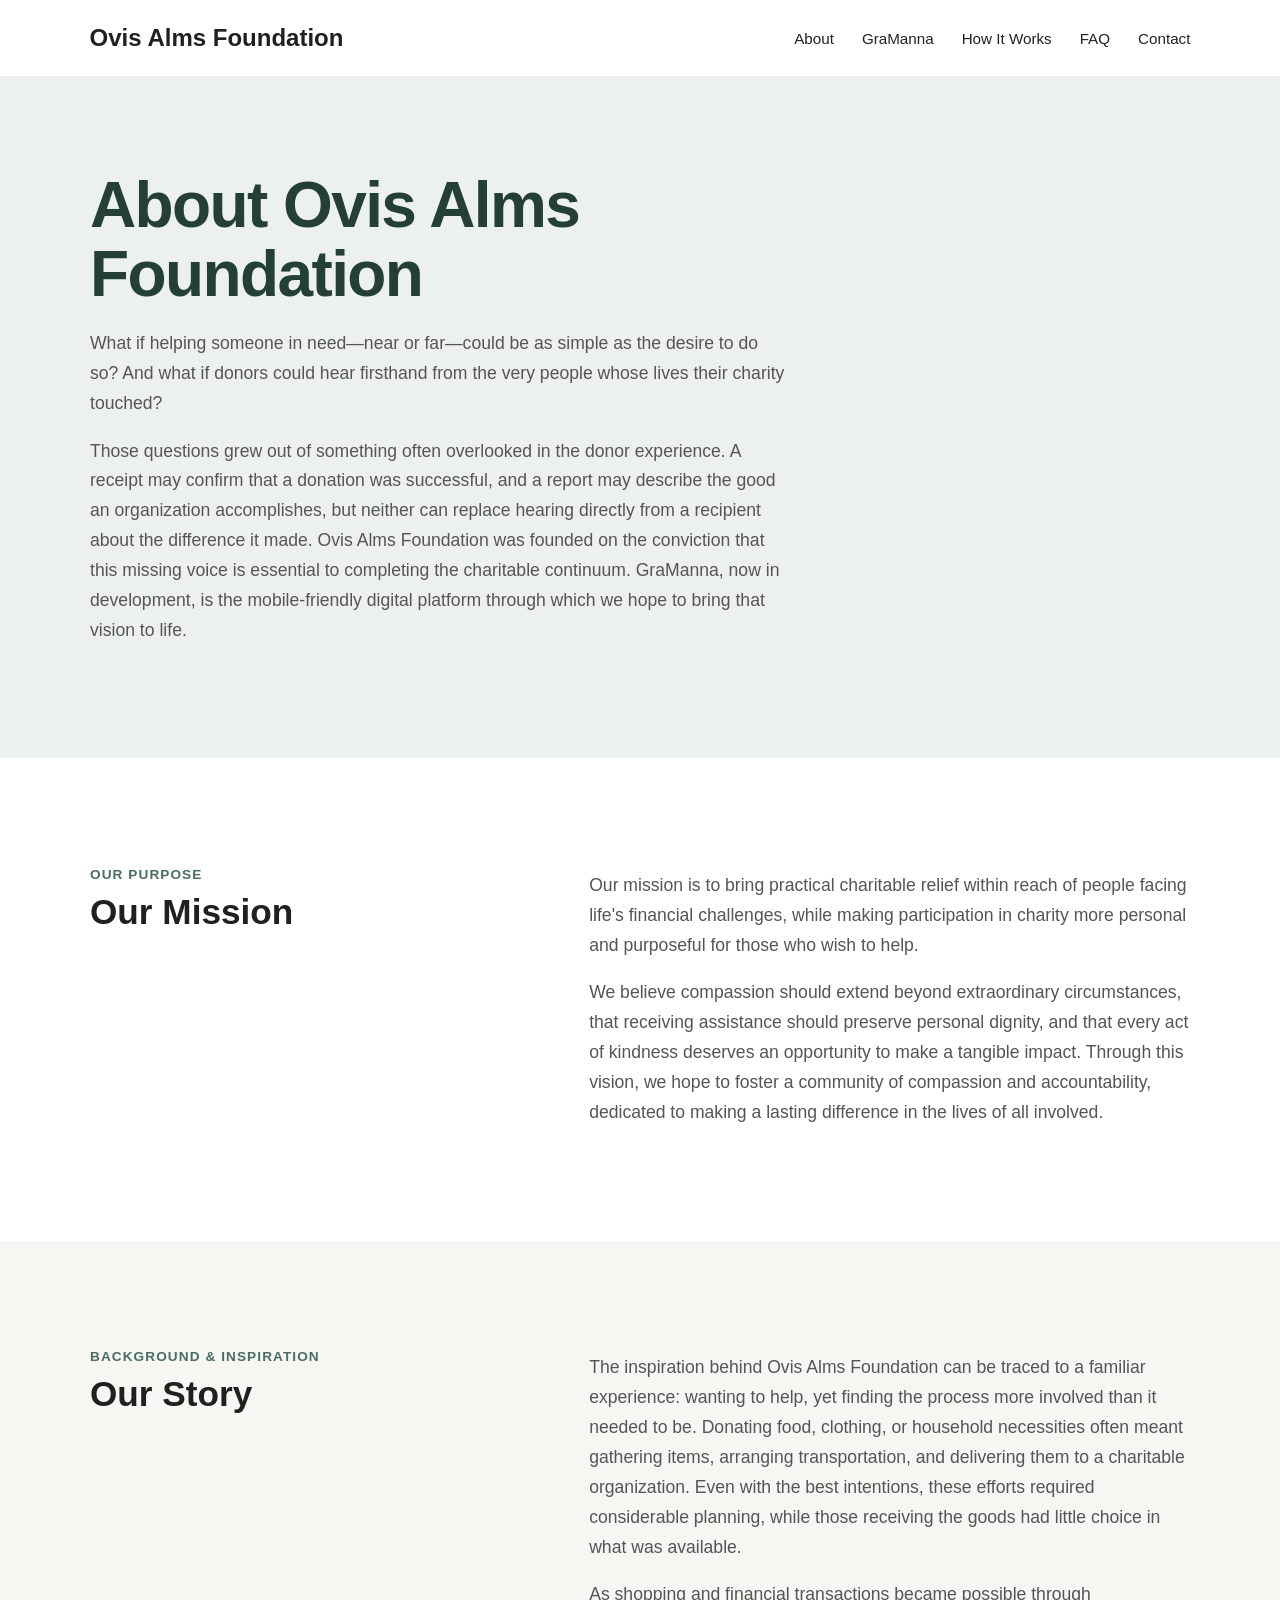
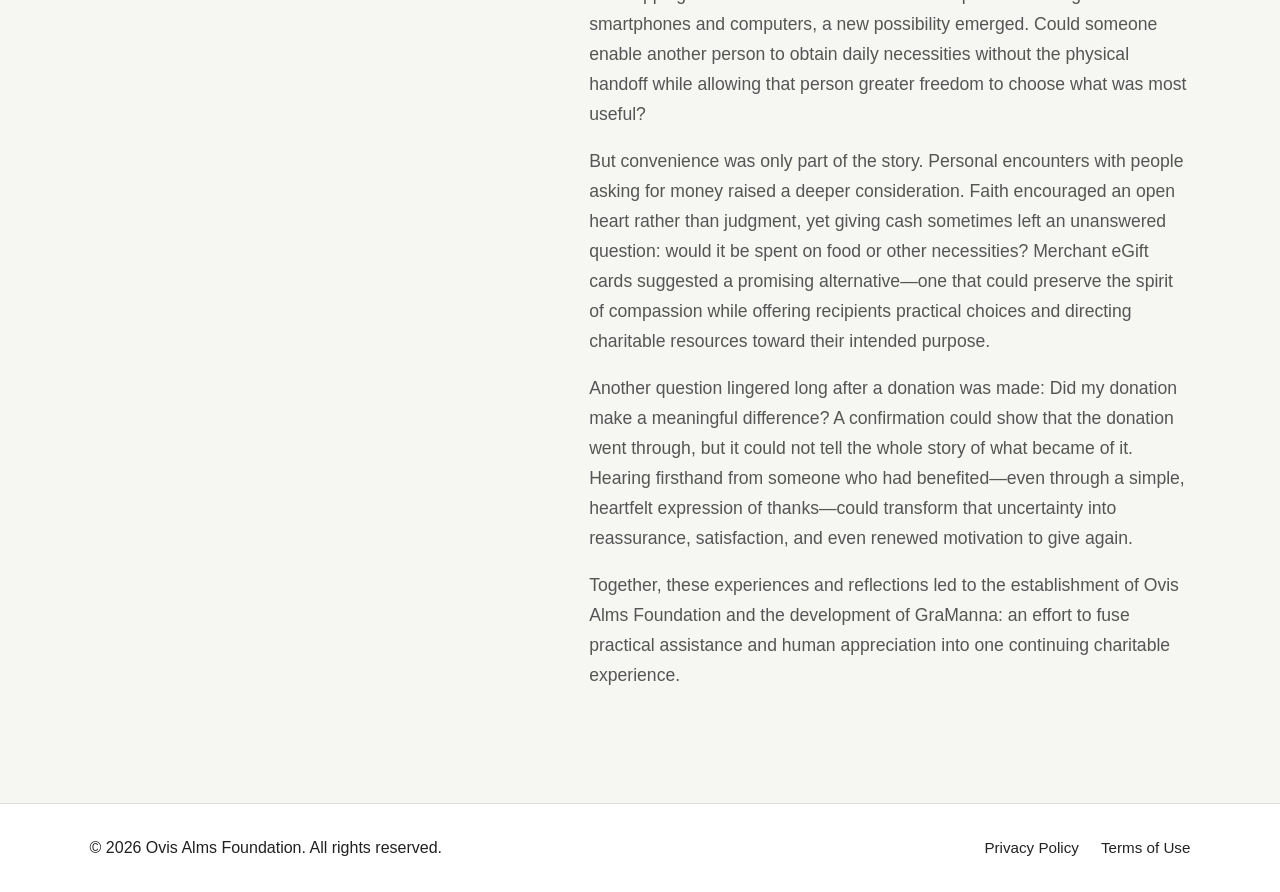
==== about.html @ 4f18da6d "Complete OAF website About and GraManna pages" ====
<!DOCTYPE html>
<html lang="en">
<head>
  <meta charset="UTF-8">
  <meta name="viewport" content="width=device-width, initial-scale=1.0">
  <title>About | Ovis Alms Foundation</title>
  <link rel="stylesheet" href="styles.css">
</head>
<body class="about-page">

  <header class="site-header">
    <a class="foundation-name foundation-home" href="index.html">Ovis Alms Foundation</a>

    <nav>
      <a href="about.html" aria-current="page">About</a>
      <a href="gramanna.html">GraManna</a>
      <a href="#">How It Works</a>
      <a href="#">FAQ</a>
      <a href="#">Contact</a>
    </nav>
  </header>

  <main>

    <section class="content-section about-intro" aria-labelledby="about-title">
      <div class="section-inner">
        <h1 id="about-title">About Ovis Alms Foundation</h1>
        <p class="placeholder-text">What if helping someone in need—near or far—could be as simple as the desire to do so? And what if donors could hear firsthand from the very people whose lives their charity touched?</p>
        <p class="placeholder-text">Those questions grew out of something often overlooked in the donor experience. A receipt may confirm that a donation was successful, and a report may describe the good an organization accomplishes, but neither can replace hearing directly from a recipient about the difference it made. Ovis Alms Foundation was founded on the conviction that this missing voice is essential to completing the charitable continuum. GraManna, now in development, is the mobile-friendly digital platform through which we hope to bring that vision to life.</p>
      </div>
    </section>

    <section class="content-section" aria-labelledby="mission-title">
      <div class="section-inner two-column about-section-layout">
        <div>
          <p class="eyebrow">Our Purpose</p>
          <h2 id="mission-title">Our Mission</h2>
        </div>
        <div>
          <p class="placeholder-text">Our mission is to bring practical charitable relief within reach of people facing life's financial challenges, while making participation in charity more personal and purposeful for those who wish to help.</p>
          <p class="placeholder-text">We believe compassion should extend beyond extraordinary circumstances, that receiving assistance should preserve personal dignity, and that every act of kindness deserves an opportunity to make a tangible impact. Through this vision, we hope to foster a community of compassion and accountability, dedicated to making a lasting difference in the lives of all involved.</p>
        </div>
      </div>
    </section>

    <section class="content-section about-story" aria-labelledby="story-title">
      <div class="section-inner two-column about-section-layout">
        <div>
          <p class="eyebrow">Background &amp; Inspiration</p>
          <h2 id="story-title">Our Story</h2>
        </div>
        <div>
          <p class="placeholder-text">The inspiration behind Ovis Alms Foundation can be traced to a familiar experience: wanting to help, yet finding the process more involved than it needed to be. Donating food, clothing, or household necessities often meant gathering items, arranging transportation, and delivering them to a charitable organization. Even with the best intentions, these efforts required considerable planning, while those receiving the goods had little choice in what was available.</p>
          <p class="placeholder-text">As shopping and financial transactions became possible through smartphones and computers, a new possibility emerged. Could someone enable another person to obtain daily necessities without the physical handoff while allowing that person greater freedom to choose what was most useful?</p>
          <p class="placeholder-text">But convenience was only part of the story. Personal encounters with people asking for money raised a deeper consideration. Faith encouraged an open heart rather than judgment, yet giving cash sometimes left an unanswered question: would it be spent on food or other necessities? Merchant eGift cards suggested a promising alternative&mdash;one that could preserve the spirit of compassion while offering recipients practical choices and directing charitable resources toward their intended purpose.</p>
          <p class="placeholder-text">Another question lingered long after a donation was made: Did my donation make a meaningful difference? A confirmation could show that the donation went through, but it could not tell the whole story of what became of it. Hearing firsthand from someone who had benefited&mdash;even through a simple, heartfelt expression of thanks&mdash;could transform that uncertainty into reassurance, satisfaction, and even renewed motivation to give again.</p>
          <p class="placeholder-text">Together, these experiences and reflections led to the establishment of Ovis Alms Foundation and the development of GraManna: an effort to fuse practical assistance and human appreciation into one continuing charitable experience.</p>
        </div>
      </div>
    </section>

  </main>

  <footer>
    <div>&copy; 2026 Ovis Alms Foundation. All rights reserved.</div>
    <div class="footer-links">
      <a href="#">Privacy Policy</a>
      <a href="#">Terms of Use</a>
    </div>
  </footer>

</body>
</html>
---- styles.css ----
* {
  box-sizing: border-box;
}

body {
  margin: 0;
  font-family: Arial, Helvetica, sans-serif;
  color: #202020;
  background: #ffffff;
}

.site-header {
  position: sticky;
  top: 0;
  z-index: 100;
  height: 76px;
  padding: 0 7%;
  display: flex;
  align-items: center;
  justify-content: space-between;
  background: white;
}

.foundation-name {
  font-size: 1.5rem;
  font-weight: 700;
}

nav {
  display: flex;
  gap: 28px;
}

nav a,
.footer-links a {
  color: #222;
  text-decoration: none;
  font-size: 0.95rem;
}

.site-header nav a {
  padding: 6px;
  margin: -6px;
  border-radius: 8px;
  transition: background-color 160ms ease;
}

.site-header nav a:hover,
.site-header nav a:focus-visible {
  background-color: #edf1ee;
  text-decoration: none;
}

.site-header nav a:focus-visible {
  outline: 2px solid #496d60;
  outline-offset: 2px;
}

.footer-links a:hover {
  text-decoration: underline;
}

.hero {
  position: relative;
  min-height: clamp(28rem, 40vw, 40rem);
  overflow: hidden;
  background:
    linear-gradient(
      90deg,
      rgba(22, 53, 44, 0.9) 0%,
      rgba(22, 53, 44, 0.65) 40%,
      rgba(22, 53, 44, 0.15) 100%
    ),
    #9daaa3;
  display: flex;
  align-items: center;
}

.hero-overlay {
  width: 58%;
  padding: clamp(3rem, 6vw, 5rem) 7%;
  position: relative;
  z-index: 2;
}

.hero-image {
  position: absolute;
  inset: 0 0 0 auto;
  width: 48%;
  /* Reveal the existing hero background at both side edges. */
  -webkit-mask-image: linear-gradient(to right, transparent, black 18%, black 88%, transparent);
  mask-image: linear-gradient(to right, transparent, black 18%, black 88%, transparent);
}

.hero-image img {
  position: absolute;
  inset: 0;
  display: block;
  width: 100%;
  height: 100%;
  object-fit: cover;
  object-position: center;
}

.hero-content {
  max-width: 650px;
  color: white;
}

.hero h1 {
  margin: 0 0 20px;
  font-size: clamp(2.3rem, 5vw, 4.5rem);
  letter-spacing: -0.025em;
  line-height: 1.03;
}

@media (min-width: 601px) {
  .hero-headline-ending {
    white-space: nowrap;
  }
}

.hero p {
  font-size: 1.15rem;
}

.image-label {
  position: absolute;
  right: 7%;
  bottom: 25px;
  color: rgba(255, 255, 255, 0.8);
  font-size: 0.8rem;
  letter-spacing: 0.12em;
}

.content-section {
  padding: 95px 7%;
}

.section-inner {
  max-width: 1100px;
  margin: 0 auto;
}

.eyebrow {
  margin-bottom: 10px;
  color: #496d60;
  font-size: 0.85rem;
  font-weight: 700;
  text-transform: uppercase;
  letter-spacing: 0.08em;
}

h2 {
  margin-top: 0;
  font-size: 2.2rem;
}

.placeholder-text {
  max-width: 700px;
  font-size: 1.1rem;
  line-height: 1.7;
  color: #555;
}

.gramanna-section {
  background: #f3f6f4;
}

.two-column {
  display: grid;
  grid-template-columns: 1fr 1fr;
  gap: 70px;
  align-items: center;
}

.gramanna-logo {
  min-height: 300px;
  display: flex;
  align-items: center;
  justify-content: center;
}

.gramanna-logo img {
  display: block;
  width: 100%;
  max-width: 480px;
  height: auto;
}

.steps {
  display: grid;
  grid-template-columns: repeat(3, minmax(0, 1fr));
  gap: 40px;
  margin-top: 45px;
}

.step {
  position: relative;
  padding: 35px;
  background: #f6f6f3;
  min-height: 210px;
}

/* Draw a quiet arrow in the gap after each of the first two cards. */
.step:not(:last-child)::before,
.step:not(:last-child)::after {
  content: "";
  position: absolute;
  top: 50%;
  color: #8aa397;
  pointer-events: none;
}

.step:not(:last-child)::before {
  left: calc(100% + 8px);
  width: 24px;
  border-top: 1px solid currentColor;
}

.step:not(:last-child)::after {
  left: calc(100% + 26px);
  width: 6px;
  height: 6px;
  border-top: 1px solid currentColor;
  border-right: 1px solid currentColor;
  transform: translateY(-50%) rotate(45deg);
}

.step span {
  display: inline-flex;
  width: 38px;
  height: 38px;
  align-items: center;
  justify-content: center;
  border-radius: 50%;
  background: #315e50;
  color: white;
  font-weight: bold;
}

.step h3 {
  font-size: 1.35rem;
  margin-top: 24px;
}

.difference-section {
  background: #233f36;
  color: white;
}

.difference-section .eyebrow,
.difference-section .placeholder-text {
  color: #dce7e2;
}

.contact-strip {
  padding: 80px 7%;
  text-align: center;
}

.button {
  display: inline-block;
  margin-top: 20px;
  padding: 13px 25px;
  background: #315e50;
  color: white;
  text-decoration: none;
  border-radius: 3px;
  transition: background-color 160ms ease, transform 160ms ease, box-shadow 160ms ease;
}

.button:hover {
  background-color: #285244;
  transform: translateY(-2px);
  box-shadow: 0 4px 10px rgba(35, 63, 54, 0.18);
}

.button:active {
  background-color: #244b3e;
  transform: translateY(0);
  box-shadow: 0 1px 3px rgba(35, 63, 54, 0.14);
}

.button:focus-visible {
  outline: 2px solid #496d60;
  outline-offset: 3px;
}

@media (prefers-reduced-motion: reduce) {
  .button {
    transition: none;
  }
}

footer {
  padding: 35px 7%;
  border-top: 1px solid #ddd;
  display: flex;
  justify-content: space-between;
  gap: 25px;
}

.footer-links {
  display: flex;
  gap: 22px;
}

/* About page: build on the shared sections, typography, and components. */
.foundation-home {
  color: inherit;
  text-decoration: none;
}

.foundation-home:focus-visible {
  outline: 2px solid #496d60;
  outline-offset: 4px;
  border-radius: 3px;
}

.about-intro {
  background: #edf1ee;
}

.about-intro h1 {
  max-width: 800px;
  margin: 0 0 20px;
  color: #233f36;
  font-size: clamp(2.3rem, 5vw, 4.5rem);
  letter-spacing: -0.025em;
  line-height: 1.08;
}

.about-section-layout {
  grid-template-columns: 1fr 1.4fr;
  align-items: start;
}

.about-section-layout h2 {
  margin-bottom: 0;
}

.about-story {
  background: #f6f6f3;
}

/* GraManna: shared section rhythm with access and future availability previews. */
.gramanna-page {
  --program-ink: #233f36;
  --program-muted: #555;
  --program-surface: #f3f6f4;
  --program-border: #dce5df;
}

.gramanna-page h1 {
  margin: 0 0 16px;
  color: var(--program-ink);
  font-size: clamp(3rem, 6vw, 5rem);
  letter-spacing: -0.025em;
  line-height: 1.08;
}

.gramanna-page h2 {
  line-height: 1.15;
  text-wrap: balance;
}

.gramanna-page h3 {
  margin: 0 0 14px;
  font-size: 1.35rem;
  line-height: 1.3;
}

.gramanna-page .eyebrow {
  margin-top: 0;
  line-height: 1.6;
}

.gramanna-page .placeholder-text {
  margin-bottom: 0;
}

.gramanna-intro,
.gramanna-notifications {
  background: var(--program-surface);
}

.gramanna-intro-layout {
  grid-template-columns: 1.15fr 1fr;
  gap: 50px;
}

.gramanna-lead {
  margin: 0;
  color: var(--program-ink);
  font-size: clamp(1.3rem, 2.4vw, 1.65rem);
  line-height: 1.4;
}

.gramanna-brand-panel {
  padding: 45px 30px 30px;
  border: 1px solid var(--program-border);
  border-radius: 10px;
  background: white;
  text-align: center;
  box-shadow: 0 18px 40px rgba(35, 63, 54, 0.06);
}

.gramanna-brand-panel .gramanna-logo {
  min-height: 110px;
}

.gramanna-continuum {
  width: fit-content;
  min-width: 0;
  max-width: 100%;
  margin: 12px auto 0;
  padding: 6px 16px 10px;
  border: 1px solid #c4d2c9;
}

.gramanna-brand-panel .eyebrow {
  margin: 0 auto;
  padding: 0 8px;
  letter-spacing: 0.03em;
  font-weight: 400;
}

.gramanna-brand-panel p:not(.eyebrow) {
  margin: 0;
  color: #496d60;
  font-size: 0.9rem;
  line-height: 1.6;
}

.gramanna-brand-panel p span {
  padding: 0 7px;
}

.gramanna-detail-layout {
  grid-template-columns: 1fr 1.1fr;
  align-items: start;
  gap: 60px;
}

.interface-card {
  min-width: 0;
  padding: 32px;
  border: 1px solid var(--program-border, #dce5df);
  border-radius: 8px;
  background: white;
}

.interface-card p,
.pilot-state-card p {
  color: var(--program-muted, #555);
  line-height: 1.65;
}

.interface-card > p:last-child {
  margin-bottom: 0;
}

.availability-badge {
  display: inline-block;
  padding: 7px 12px;
  border-radius: 30px;
  background: #edf1ee;
  color: #315e50;
  font-size: 0.8rem;
  font-weight: 700;
  line-height: 1.4;
}

.development-update {
  border-left: 4px solid #496d60;
  background: #f6f6f3;
}

.development-update h3 {
  margin-top: 22px;
}

.interface-note,
.interface-card .interface-note {
  color: var(--program-muted, #555);
  font-size: 0.85rem;
  font-weight: 400;
  line-height: 1.6;
}

.gramanna-access {
  background: #edf1ee;
  scroll-margin-top: 150px;
}

.gramanna-access-grid {
  display: grid;
  grid-template-columns: 1.25fr 1fr 1fr;
  gap: 22px;
  margin-top: 38px;
}

.gramanna-access-grid .interface-card {
  display: flex;
  flex-direction: column;
  align-items: flex-start;
}

.access-icon {
  width: 48px;
  height: 48px;
  margin-bottom: 24px;
  color: #496d60;
}

.gramanna-access-grid h3 {
  margin-top: 24px;
  margin-bottom: 0;
}

.gramanna-access-grid .button {
  width: 100%;
  margin-top: auto;
}

.gramanna-access-grid .interface-note {
  margin-top: 16px;
}

.gramanna-page .web-access-card {
  border-color: var(--program-ink);
  background: var(--program-ink);
  color: white;
}

.web-access-card .access-icon,
.web-access-card p,
.web-access-card .interface-note {
  color: #dce7e2;
}

.web-access-card .availability-badge {
  background: #36564a;
  color: #e8f0eb;
}

/* Native disabled buttons keep the same shape without hover or press effects. */
button.button {
  border: 0;
  font: inherit;
  line-height: 1.4;
  text-align: center;
}

.button:disabled {
  background: #edf1ee;
  color: #59645e;
  cursor: not-allowed;
  transform: none;
  box-shadow: none;
}

.web-access-card .button:disabled {
  background: #dce7e2;
  color: #233f36;
}

.pilot-state-list {
  display: grid;
  grid-template-columns: repeat(auto-fit, minmax(min(100%, 220px), 1fr));
  gap: 16px;
  margin: 30px 0 0;
  padding: 0;
  list-style: none;
}

.pilot-state-card {
  padding: 26px;
  border: 1px dashed #8aa397;
  border-radius: 8px;
  background: var(--program-surface);
}

.pilot-state-card h3 {
  color: var(--program-ink);
}

.pilot-state-card p {
  margin: 0;
}

.state-request {
  background: #f6f6f3;
}

.field-label {
  display: block;
  margin: 22px 0 9px;
  font-size: 0.95rem;
  font-weight: 700;
}

.form-control {
  display: block;
  width: 100%;
  min-width: 0;
  min-height: 48px;
  padding: 12px;
  border: 1px solid #8aa397;
  border-radius: 4px;
  background: white;
  color: #202020;
  font: inherit;
}

.form-control:disabled {
  border-color: #cbd4ce;
  background: #f3f6f4;
  color: #59645e;
  opacity: 1;
  cursor: not-allowed;
}

.form-control::placeholder {
  color: #666;
  opacity: 1;
}

.form-control:focus-visible,
.preference-option input:focus-visible {
  outline: 2px solid #496d60;
  outline-offset: 3px;
}

.notification-preferences {
  min-width: 0;
  margin: 26px 0 0;
  padding: 0;
  border: 0;
}

.notification-preferences legend {
  margin-bottom: 12px;
  padding: 0;
  font-size: 0.95rem;
  font-weight: 700;
  line-height: 1.6;
}

.preference-option {
  display: flex;
  align-items: flex-start;
  gap: 12px;
  min-height: 44px;
  padding: 10px 0;
  font-size: 0.95rem;
  line-height: 1.5;
  cursor: pointer;
}

.preference-option input {
  flex: 0 0 auto;
  width: 18px;
  height: 18px;
  margin: 2px 0 0;
  accent-color: #315e50;
}

.gramanna-expansion .section-inner {
  max-width: 800px;
}

@media (max-width: 1000px) {
  .gramanna-access-grid {
    grid-template-columns: repeat(2, minmax(0, 1fr));
  }

  .web-access-card {
    grid-column: 1 / -1;
  }

  .gramanna-intro-layout,
  .gramanna-detail-layout {
    gap: 32px;
  }
}

@media (max-width: 750px) {
  .gramanna-page .content-section {
    padding-top: 60px;
    padding-bottom: 60px;
  }

  .gramanna-page h2 {
    font-size: clamp(1.8rem, 5vw, 2.2rem);
  }

  .gramanna-intro-layout,
  .gramanna-detail-layout {
    grid-template-columns: minmax(0, 1fr);
  }

  .gramanna-brand-panel {
    padding: 32px 24px;
  }

  .interface-card {
    padding: 26px;
  }
}

@media (max-width: 550px) {
  .gramanna-access-grid {
    grid-template-columns: minmax(0, 1fr);
  }
}

@media (max-width: 900px) {
  .site-header {
    height: auto;
    padding-top: 20px;
    padding-bottom: 20px;
    flex-direction: column;
    align-items: flex-start;
    gap: 18px;
  }

  nav {
    gap: 14px;
    flex-wrap: wrap;
  }

  .hero {
    min-height: 0;
    flex-direction: column;
  }

  .hero-overlay {
    width: 100%;
    padding: clamp(2.5rem, 7vw, 4rem) 7% 2rem;
  }

  .hero-image {
    position: relative;
    inset: auto;
    width: 100%;
    aspect-ratio: 1 / 1;
    -webkit-mask-image: linear-gradient(to bottom, transparent, black 18%, black 88%, transparent);
    mask-image: linear-gradient(to bottom, transparent, black 18%, black 88%, transparent);
  }
}

@media (max-width: 750px) {
  .about-page .content-section {
    padding-top: 60px;
    padding-bottom: 60px;
  }

  .about-page .two-column {
    gap: 24px;
  }

  .about-page h2 {
    font-size: clamp(1.8rem, 5vw, 2.2rem);
  }

  .two-column,
  .steps {
    grid-template-columns: 1fr;
  }

  .step:not(:last-child)::before {
    top: calc(100% + 8px);
    left: 50%;
    width: 0;
    height: 24px;
    border-top: 0;
    border-left: 1px solid currentColor;
  }

  .step:not(:last-child)::after {
    top: calc(100% + 26px);
    left: 50%;
    transform: translateX(-50%) rotate(135deg);
  }

  footer {
    flex-direction: column;
  }

  .footer-links {
    flex-wrap: wrap;
  }
}
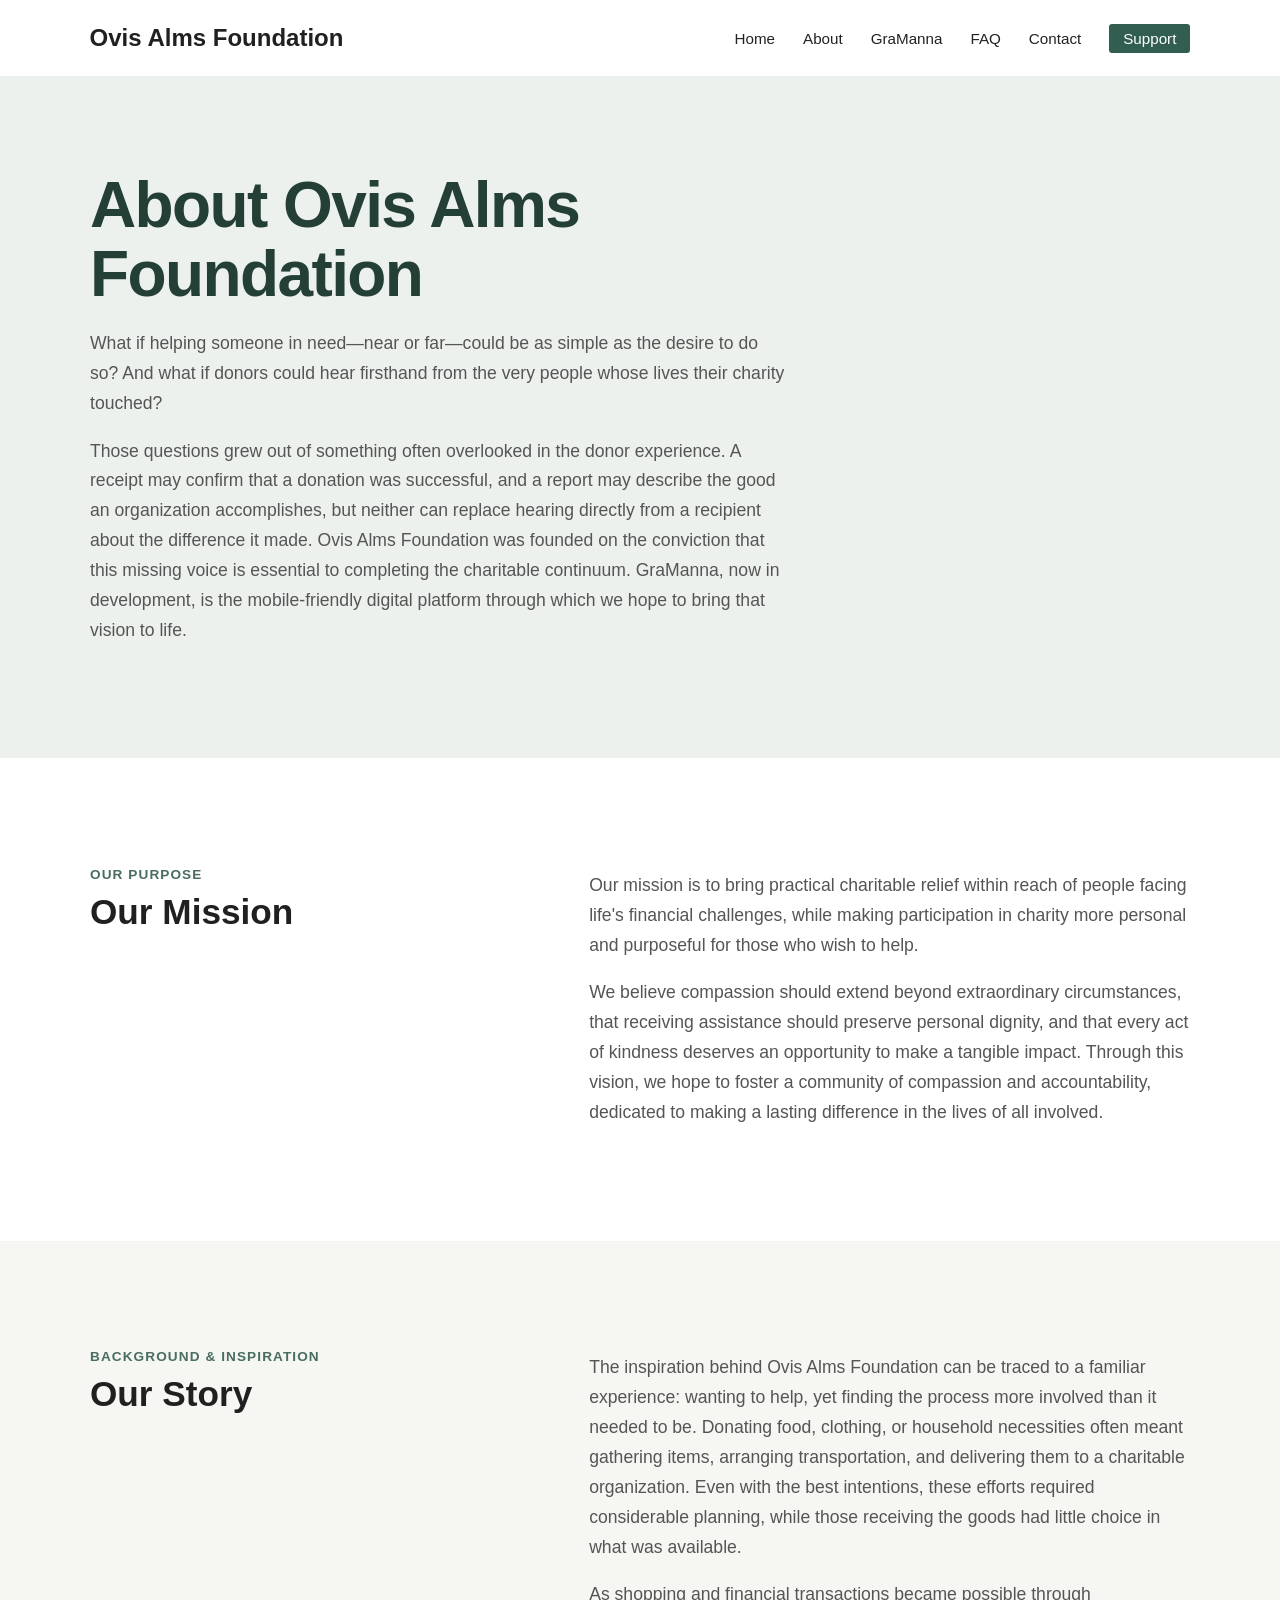
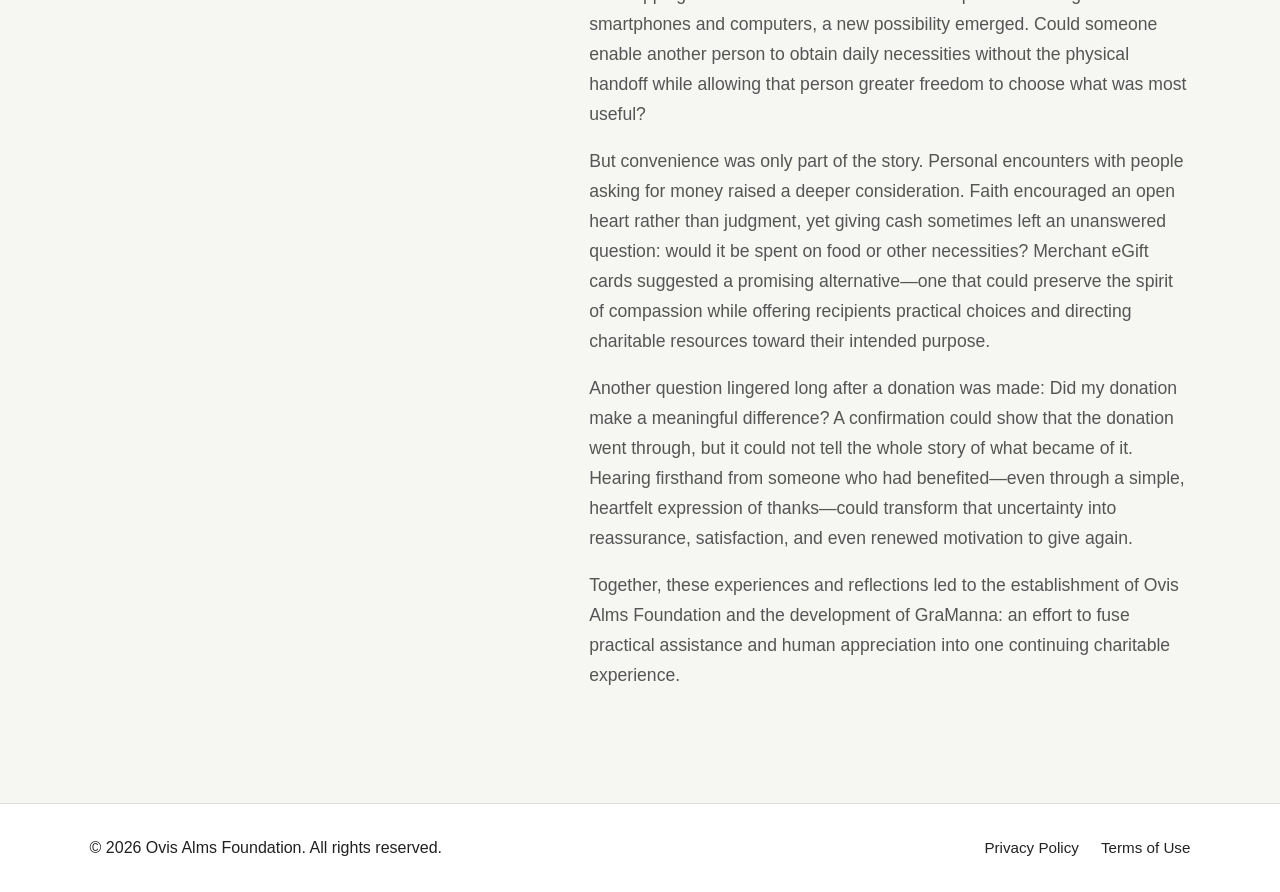
==== commit b2f0069b: "OAF Website: integrate notifications, contact, migration foundations and shared services" ====
--- a/about.html
+++ b/about.html
@@ -9,14 +9,15 @@
 <body class="about-page">
 
   <header class="site-header">
-    <a class="foundation-name foundation-home" href="index.html">Ovis Alms Foundation</a>
+    <div class="foundation-name">Ovis Alms Foundation</div>
 
     <nav>
+      <a href="index.html">Home</a>
       <a href="about.html" aria-current="page">About</a>
       <a href="gramanna.html">GraManna</a>
-      <a href="#">How It Works</a>
-      <a href="#">FAQ</a>
-      <a href="#">Contact</a>
+      <a href="faq.html">FAQ</a>
+      <a href="contact.html">Contact</a>
+      <a class="nav-support" href="support.html">Support</a>
     </nav>
   </header>
 
--- a/styles.css
+++ b/styles.css
@@ -28,6 +28,7 @@
 
 nav {
   display: flex;
+  align-items: center;
   gap: 28px;
 }
 
@@ -54,6 +55,19 @@
 .site-header nav a:focus-visible {
   outline: 2px solid #496d60;
   outline-offset: 2px;
+}
+
+.site-header nav .nav-support {
+  padding: 6px 14px;
+  margin: -6px 0;
+  background: #315e50;
+  color: #fff;
+  border-radius: 3px;
+}
+
+.site-header nav .nav-support:hover,
+.site-header nav .nav-support:focus-visible {
+  background-color: #285244;
 }
 
 .footer-links a:hover {
@@ -188,6 +202,27 @@
   height: auto;
 }
 
+.how-it-works-heading {
+  display: flex;
+  flex-wrap: wrap;
+  align-items: center;
+  gap: 0.5rem 0.75rem;
+}
+
+.how-it-works-overview {
+  display: inline-flex;
+  align-items: center;
+  gap: 0.75rem;
+  color: #666;
+  font-size: 1rem;
+  font-weight: 400;
+}
+
+.how-it-works-divider {
+  height: 1.25em;
+  border-left: 1px solid #c4d2c9;
+}
+
 .steps {
   display: grid;
   grid-template-columns: repeat(3, minmax(0, 1fr));
@@ -306,6 +341,98 @@
   gap: 22px;
 }
 
+/* Informational pages: readable columns using the shared layout and palette. */
+.faq-page,
+.support-page,
+.contact-page {
+  min-height: 100vh;
+  min-height: 100dvh;
+  display: flex;
+  flex-direction: column;
+}
+
+.faq-page footer,
+.support-page footer,
+.contact-page footer {
+  margin-top: auto;
+}
+
+.faq-page .section-inner,
+.support-page .section-inner,
+.contact-page .section-inner {
+  max-width: 800px;
+}
+
+.faq-intro,
+.support-intro,
+.contact-intro {
+  background: #edf1ee;
+}
+
+.faq-intro h1,
+.support-intro h1,
+.contact-intro h1 {
+  margin: 0;
+  color: #233f36;
+  font-size: clamp(2.3rem, 5vw, 4.5rem);
+  letter-spacing: -0.025em;
+  line-height: 1.08;
+}
+
+.faq-item + .faq-item {
+  margin-top: 40px;
+  padding-top: 40px;
+  border-top: 1px solid #dce5df;
+}
+
+.faq-item h2 {
+  margin: 0 0 20px;
+  color: #233f36;
+  font-size: clamp(1.35rem, 2.4vw, 1.65rem);
+  line-height: 1.4;
+}
+
+.faq-item p,
+.support-content p {
+  margin: 0 0 16px;
+  color: #555;
+  font-size: 1.1rem;
+  line-height: 1.7;
+}
+
+.faq-item > p:last-child,
+.support-content > p:last-child {
+  margin-bottom: 0;
+}
+
+.support-donation .button {
+  margin-top: 0;
+}
+
+.faq-item a:not(.button) {
+  color: #315e50;
+  text-underline-offset: 3px;
+}
+
+.faq-page a:focus-visible,
+.support-page a:focus-visible {
+  outline: 2px solid #496d60;
+  outline-offset: 3px;
+}
+
+#notification-form {
+  scroll-margin-top: 150px;
+}
+
+@media (max-width: 750px) {
+  .faq-page .content-section,
+  .support-page .content-section,
+  .contact-page .content-section {
+    padding-top: 60px;
+    padding-bottom: 60px;
+  }
+}
+
 /* About page: build on the shared sections, typography, and components. */
 .foundation-home {
   color: inherit;
@@ -568,22 +695,32 @@
 
 .pilot-state-list {
   display: grid;
-  grid-template-columns: repeat(auto-fit, minmax(min(100%, 220px), 1fr));
-  gap: 16px;
-  margin: 30px 0 0;
+  grid-template-columns: repeat(3, minmax(0, 1fr));
+  gap: 8px;
+  margin: 20px 0 0;
   padding: 0;
   list-style: none;
 }
 
 .pilot-state-card {
-  padding: 26px;
+  display: flex;
+  align-items: center;
+  justify-content: center;
+  min-width: 0;
+  height: 44px;
+  padding: 2px 6px;
   border: 1px dashed #8aa397;
   border-radius: 8px;
   background: var(--program-surface);
 }
 
-.pilot-state-card h3 {
+.gramanna-page .pilot-state-card h3 {
+  margin: 0;
   color: var(--program-ink);
+  font-size: 1rem;
+  line-height: 1.15;
+  text-align: center;
+  overflow-wrap: anywhere;
 }
 
 .pilot-state-card p {
@@ -711,6 +848,10 @@
 }
 
 @media (max-width: 550px) {
+  .pilot-state-list {
+    grid-template-columns: repeat(2, minmax(0, 1fr));
+  }
+
   .gramanna-access-grid {
     grid-template-columns: minmax(0, 1fr);
   }
@@ -793,3 +934,22 @@
     flex-wrap: wrap;
   }
 }
+
+/* Contact uses the shared form controls and informational-page layout. */
+.contact-page textarea {
+  resize: vertical;
+}
+
+.contact-feedback {
+  overflow-wrap: anywhere;
+  scroll-margin-top: 180px;
+}
+
+.contact-feedback:focus-visible {
+  outline: 2px solid #496d60;
+  outline-offset: 3px;
+}
+
+.contact-feedback[role="alert"] {
+  color: #873d32;
+}
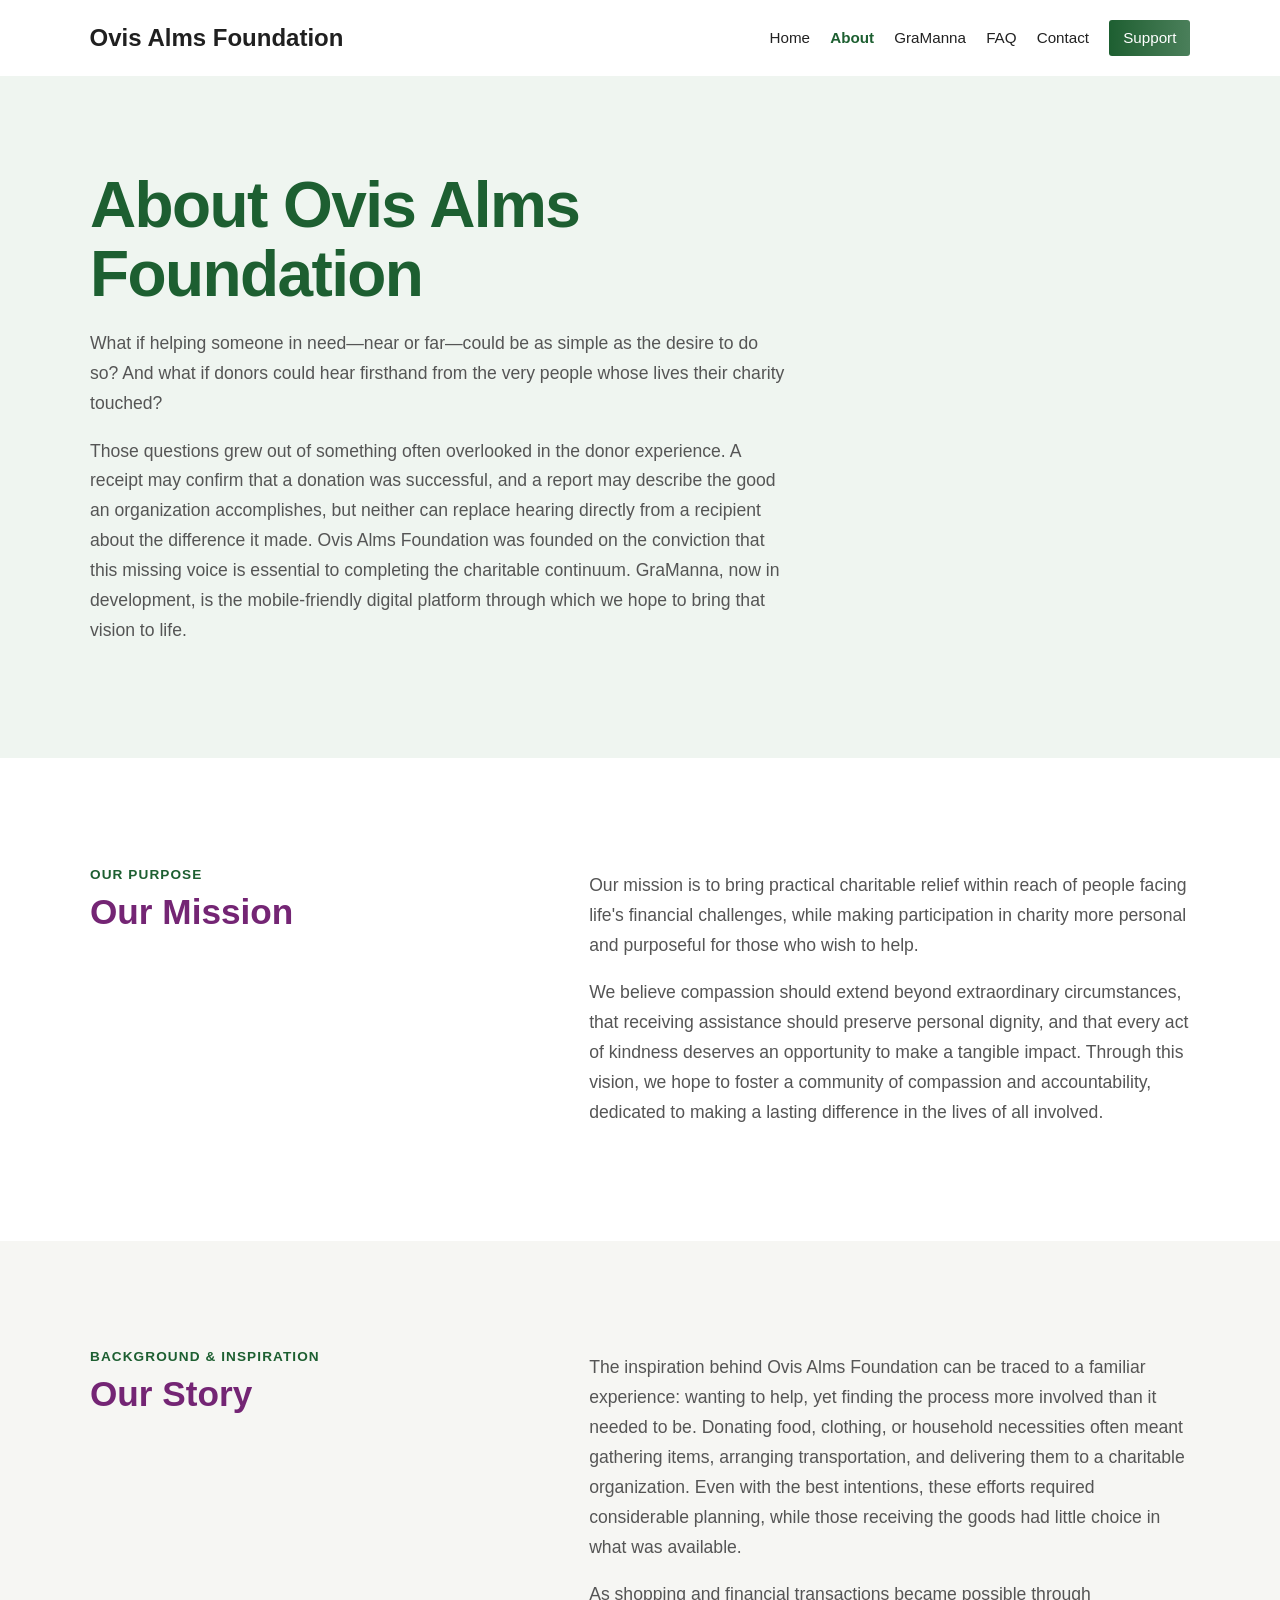
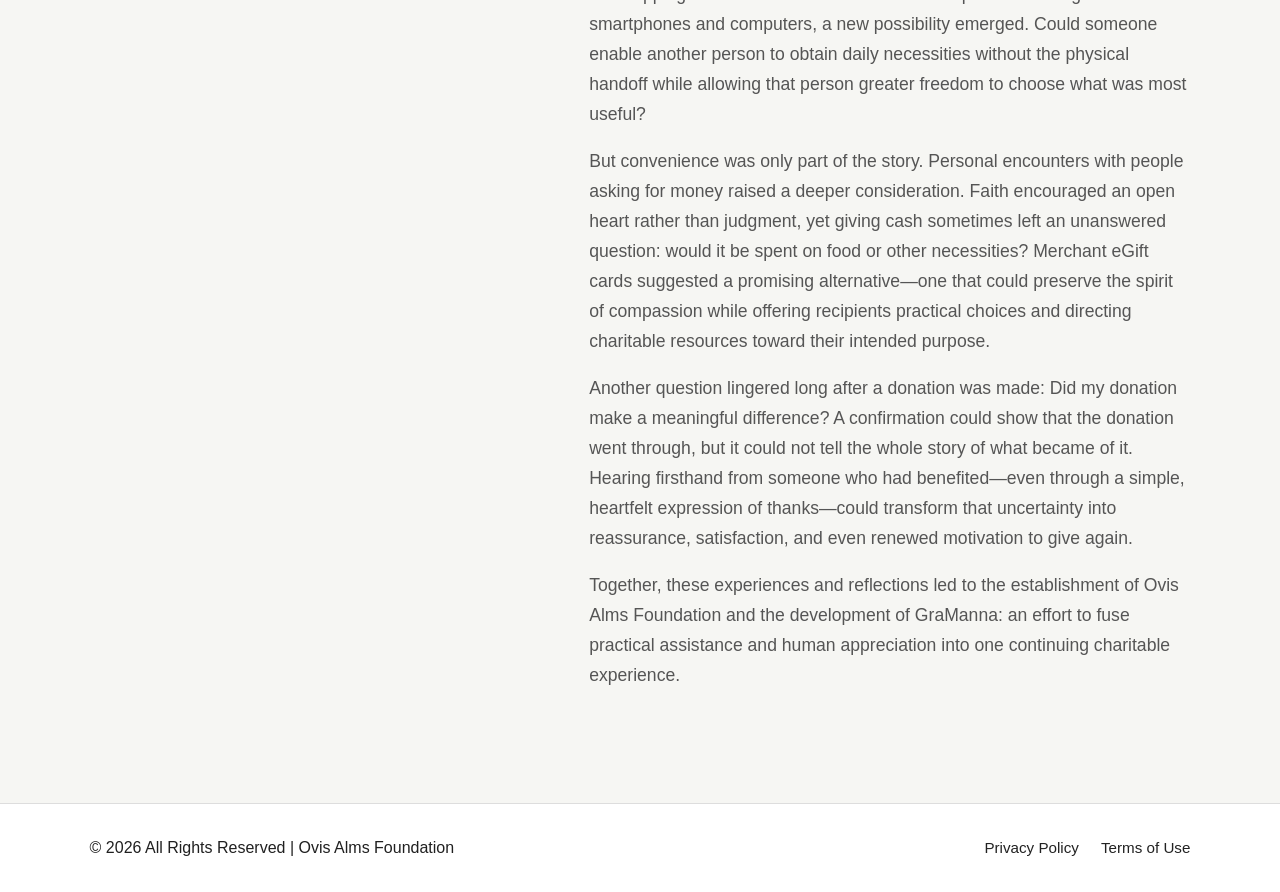
==== commit 81699ef7: "Finalize OAF Website Update 1 refinements and functionality" ====
--- a/about.html
+++ b/about.html
@@ -5,6 +5,7 @@
   <meta name="viewport" content="width=device-width, initial-scale=1.0">
   <title>About | Ovis Alms Foundation</title>
   <link rel="stylesheet" href="styles.css">
+  <script src="assets/navigation.js" defer></script>
 </head>
 <body class="about-page">
 
@@ -63,10 +64,10 @@
   </main>
 
   <footer>
-    <div>&copy; 2026 Ovis Alms Foundation. All rights reserved.</div>
+    <div>&copy; 2026 All Rights Reserved | Ovis Alms Foundation</div>
     <div class="footer-links">
-      <a href="#">Privacy Policy</a>
-      <a href="#">Terms of Use</a>
+      <a href="privacy-policy.html">Privacy Policy</a>
+      <a href="terms-of-use.html">Terms of Use</a>
     </div>
   </footer>
 
--- a/styles.css
+++ b/styles.css
@@ -1,5 +1,76 @@
 * {
   box-sizing: border-box;
+}
+
+:root {
+  --brand-green: #1D5F31;
+  --brand-green-hover: #174C27;
+  --brand-green-pressed: #123B1E;
+  --brand-green-soft: #EFF5F0;
+  --brand-green-deep: #153F22;
+  --brand-aubergine: #742574;
+}
+
+/* Dedicated email verification uses the shared card, navigation and buttons. */
+.email-confirmation-page {
+  min-height: 100vh;
+  min-height: 100dvh;
+  display: flex;
+  flex-direction: column;
+  background: #f6f6f3;
+}
+
+.email-confirmation-main {
+  flex: 1;
+  display: grid;
+  place-items: center;
+  padding: clamp(32px, 7vw, 80px) 7%;
+}
+
+.email-confirmation-page .email-confirmation-card {
+  width: 100%;
+  max-width: 560px;
+  padding: clamp(26px, 5vw, 48px);
+  text-align: center;
+}
+
+.email-confirmation-card h1 {
+  margin: 20px 0;
+  font-size: clamp(1.8rem, 4vw, 2.3rem);
+  line-height: 1.2;
+}
+
+.email-confirmation-card .button {
+  min-width: min(100%, 220px);
+  max-width: 100%;
+}
+
+.email-confirmation-card [hidden] {
+  display: none;
+}
+
+.email-confirmation-check {
+  width: 64px;
+  height: 64px;
+  margin-top: 16px;
+  color: var(--brand-green);
+}
+
+.email-confirmation-card a:not(.button) {
+  color: var(--brand-aubergine);
+}
+
+.email-confirmation-card :focus-visible {
+  outline: 2px solid var(--brand-green);
+  outline-offset: 4px;
+}
+
+.email-confirmation-page footer {
+  background: white;
+}
+
+.notification-management-page .email-confirmation-card {
+  text-align: left;
 }
 
 body {
@@ -9,16 +80,45 @@
   background: #ffffff;
 }
 
+h1 {
+  color: var(--brand-green);
+}
+
+h2,
+h3 {
+  color: var(--brand-aubergine);
+}
+
 .site-header {
+  --header-height: 76px;
+  --header-compact-height: 44px;
   position: sticky;
   top: 0;
   z-index: 100;
-  height: 76px;
-  padding: 0 7%;
+  min-height: var(--header-height);
+  padding: 6px 7%;
+  flex-shrink: 0;
   display: flex;
   align-items: center;
   justify-content: space-between;
   background: white;
+  transition: min-height 180ms ease, margin-bottom 180ms ease;
+}
+
+.site-header.is-compact {
+  min-height: var(--header-compact-height);
+  /* Reserve the removed space in flow so scrolling and anchors stay stable. */
+  margin-bottom: calc(var(--header-height) - var(--header-compact-height));
+}
+
+html {
+  scroll-padding-top: 84px;
+}
+
+@media (prefers-reduced-motion: reduce) {
+  .site-header {
+    transition: none;
+  }
 }
 
 .foundation-name {
@@ -29,7 +129,7 @@
 nav {
   display: flex;
   align-items: center;
-  gap: 28px;
+  gap: 28px 20.16px;
 }
 
 nav a,
@@ -40,54 +140,122 @@
 }
 
 .site-header nav a {
-  padding: 6px;
-  margin: -6px;
-  border-radius: 8px;
+  display: inline-flex;
+  align-items: center;
+  min-height: 36px;
+  padding: 6px 8px;
+  margin: -6px -8px;
+  border-radius: 6px;
+  line-height: 1.5;
   transition: background-color 160ms ease;
+}
+
+@media (pointer: coarse) {
+  .site-header {
+    --header-compact-height: 52px;
+  }
+
+  .site-header nav a {
+    min-height: 44px;
+  }
 }
 
 .site-header nav a:hover,
 .site-header nav a:focus-visible {
-  background-color: #edf1ee;
+  background-color: var(--brand-green-soft);
   text-decoration: none;
 }
 
 .site-header nav a:focus-visible {
-  outline: 2px solid #496d60;
+  outline: 2px solid var(--brand-green);
   outline-offset: 2px;
 }
 
 .site-header nav .nav-support {
   padding: 6px 14px;
   margin: -6px 0;
-  background: #315e50;
+  background: var(--brand-green);
   color: #fff;
   border-radius: 3px;
 }
 
 .site-header nav .nav-support:hover,
 .site-header nav .nav-support:focus-visible {
-  background-color: #285244;
+  background-color: var(--brand-aubergine);
+}
+
+.site-header nav .nav-support:active {
+  background-color: var(--brand-green-pressed);
+}
+
+/* Current-page links stay text-only while retaining keyboard focus outlines. */
+.site-header nav a[aria-current="page"],
+.site-header nav a[aria-current="page"]:is(:hover, :focus-visible, :active) {
+  color: var(--brand-green);
+  font-weight: 700;
+  background: transparent;
+  transition: none;
+  cursor: default;
 }
 
 .footer-links a:hover {
   text-decoration: underline;
 }
 
+.footer-links a:focus-visible {
+  outline: 2px solid var(--brand-green);
+  outline-offset: 3px;
+}
+
 .hero {
+  --hero-tab-depth: min(20px, calc(clamp(1.25rem, 3.75vw, 1.5rem) - 1px));
   position: relative;
-  min-height: clamp(28rem, 40vw, 40rem);
+  /* Fit the complete landscape in the right 48% without narrowing the text. */
+  min-height: min(calc(48vw * 941 / 1672), 40rem);
   overflow: hidden;
   background:
     linear-gradient(
       90deg,
-      rgba(22, 53, 44, 0.9) 0%,
-      rgba(22, 53, 44, 0.65) 40%,
-      rgba(22, 53, 44, 0.15) 100%
+      rgba(29, 95, 49, 0.9) 0%,
+      rgba(29, 95, 49, 0.65) 40%,
+      rgba(29, 95, 49, 0.15) 100%
     ),
-    #9daaa3;
+    #527A5C;
   display: flex;
   align-items: center;
+}
+
+/* GraManna home.css: centered inward half-ellipses, height = depth * 8/3.
+   Keep these above the existing image/mask without altering its composition. */
+.hero::before,
+.hero::after {
+  content: "";
+  position: absolute;
+  top: 50%;
+  width: var(--hero-tab-depth);
+  height: calc(var(--hero-tab-depth) * 8 / 3);
+  transform: translateY(-50%);
+  background: #fff;
+  pointer-events: none;
+  z-index: 3;
+}
+
+.hero::before {
+  left: 0;
+  border-radius: 0 100% 100% 0 / 0 50% 50% 0;
+}
+
+.hero::after {
+  right: 0;
+  border-radius: 100% 0 0 100% / 50% 0 0 50%;
+}
+
+.hero-edge-accents {
+  position: absolute;
+  inset: 0;
+  border-inline: 3px solid #fff;
+  pointer-events: none;
+  z-index: 3;
 }
 
 .hero-overlay {
@@ -100,20 +268,26 @@
 .hero-image {
   position: absolute;
   inset: 0 0 0 auto;
-  width: 48%;
-  /* Reveal the existing hero background at both side edges. */
-  -webkit-mask-image: linear-gradient(to right, transparent, black 18%, black 88%, transparent);
-  mask-image: linear-gradient(to right, transparent, black 18%, black 88%, transparent);
+  width: auto;
+  aspect-ratio: 1672 / 941;
 }
 
 .hero-image img {
   position: absolute;
-  inset: 0;
+  top: 50%;
+  right: 0;
+  transform: translateY(-50%);
   display: block;
-  width: 100%;
+  width: auto;
   height: 100%;
-  object-fit: cover;
-  object-position: center;
+  max-width: 100%;
+  max-height: 100%;
+  object-fit: contain;
+  object-position: right center;
+  /* Fade the full background margins; keep all seven cards fully opaque.
+     Mask the fitted image itself so letterboxing cannot move the side fades. */
+  -webkit-mask-image: linear-gradient(to right, transparent, black 14%, black 85%, transparent);
+  mask-image: linear-gradient(to right, transparent, black 14%, black 85%, transparent);
 }
 
 .hero-content {
@@ -122,20 +296,23 @@
 }
 
 .hero h1 {
-  margin: 0 0 20px;
-  font-size: clamp(2.3rem, 5vw, 4.5rem);
+  color: white;
+  margin: 0;
+  font-size: clamp(1.84rem, 4vw, 3.6rem);
   letter-spacing: -0.025em;
-  line-height: 1.03;
-}
-
-@media (min-width: 601px) {
-  .hero-headline-ending {
-    white-space: nowrap;
-  }
+  /* Match GraManna's fluid 15-16px root using OAF's existing 16px root. */
+  line-height: calc(1.03em + clamp(0px, calc(clamp(0.703125rem, 1.2vw, 0.75rem) - 1vw), 0.12em));
+  overflow-wrap: anywhere;
+}
+
+.hero-headline-ending {
+  display: block;
 }
 
 .hero p {
-  font-size: 1.15rem;
+  margin: clamp(1.171875rem, 2vw, 1.25rem) 0 0;
+  font-size: clamp(0.95rem, 1.625vw, 1.3875rem);
+  line-height: 1.4;
 }
 
 .image-label {
@@ -158,7 +335,7 @@
 
 .eyebrow {
   margin-bottom: 10px;
-  color: #496d60;
+  color: var(--brand-green);
   font-size: 0.85rem;
   font-weight: 700;
   text-transform: uppercase;
@@ -178,7 +355,7 @@
 }
 
 .gramanna-section {
-  background: #f3f6f4;
+  background: var(--brand-green-soft);
 }
 
 .two-column {
@@ -202,89 +379,152 @@
   height: auto;
 }
 
-.how-it-works-heading {
+.how-it-works-section {
+  /* Match GraManna's responsive rem sizing within this section only. */
+  --how-rem: clamp(0.9375rem, 1.6vw, 1rem);
+  padding: calc(2.5 * var(--how-rem)) max(calc(1.5 * var(--how-rem)), calc((100% - 1072px) / 2)) calc(3.5 * var(--how-rem));
+  font-size: var(--how-rem);
+  line-height: 1.6;
+}
+
+.how-it-works-section .section-inner {
+  max-width: none;
+}
+
+.how-it-works-section .eyebrow {
+  margin: 0 0 10px;
+  font-size: calc(0.85 * var(--how-rem));
+}
+
+.how-it-works-section .how-it-works-heading {
   display: flex;
   flex-wrap: wrap;
   align-items: center;
-  gap: 0.5rem 0.75rem;
-}
-
-.how-it-works-overview {
+  gap: calc(0.5 * var(--how-rem)) calc(0.75 * var(--how-rem));
+  margin: 0 0 var(--how-rem);
+  font-size: calc(2.2 * var(--how-rem));
+  line-height: 1.25;
+  font-weight: 700;
+  text-wrap: balance;
+}
+
+.how-it-works-section .how-it-works-overview {
   display: inline-flex;
   align-items: center;
-  gap: 0.75rem;
+  gap: calc(0.75 * var(--how-rem));
   color: #666;
-  font-size: 1rem;
+  font-size: var(--how-rem);
   font-weight: 400;
 }
 
-.how-it-works-divider {
+.how-it-works-section .how-it-works-divider {
   height: 1.25em;
-  border-left: 1px solid #c4d2c9;
-}
-
-.steps {
+  border-left: 1px solid #CE9EC3;
+}
+
+.how-it-works-section .steps {
   display: grid;
   grid-template-columns: repeat(3, minmax(0, 1fr));
-  gap: 40px;
-  margin-top: 45px;
-}
-
-.step {
+  gap: calc(1.5 * var(--how-rem));
+  margin-top: calc(1.75 * var(--how-rem));
+}
+
+.how-it-works-section .step {
   position: relative;
-  padding: 35px;
+  display: flex;
+  flex-direction: column;
+  justify-content: flex-start;
+  align-items: flex-start;
+  margin: .6em 0;
+  padding: calc(1.75 * var(--how-rem));
   background: #f6f6f3;
-  min-height: 210px;
-}
-
-/* Draw a quiet arrow in the gap after each of the first two cards. */
-.step:not(:last-child)::before,
-.step:not(:last-child)::after {
-  content: "";
-  position: absolute;
-  top: 50%;
-  color: #8aa397;
-  pointer-events: none;
-}
-
-.step:not(:last-child)::before {
-  left: calc(100% + 8px);
-  width: 24px;
-  border-top: 1px solid currentColor;
-}
-
-.step:not(:last-child)::after {
-  left: calc(100% + 26px);
-  width: 6px;
-  height: 6px;
-  border-top: 1px solid currentColor;
-  border-right: 1px solid currentColor;
-  transform: translateY(-50%) rotate(45deg);
-}
-
-.step span {
-  display: inline-flex;
+  border: 1px solid #DCE5DF;
+  border-radius: 12px;
+  box-shadow: 0 1px 2px rgba(0, 0, 0, 0.04), 0 6px 14px rgba(0, 0, 0, 0.06);
+  transition: box-shadow .2s ease, transform .2s ease, border-color .2s ease;
+  transform: translateY(0);
+  text-align: left;
+  font-size: clamp(calc(0.9375 * var(--how-rem)), 1.2vw, calc(1.0625 * var(--how-rem)));
+}
+
+.how-it-works-section .step:hover,
+.how-it-works-section .step:focus-within {
+  transform: translateY(-2px);
+  box-shadow: 0 4px 10px rgba(0, 0, 0, 0.08), 0 14px 28px rgba(0, 0, 0, 0.10);
+}
+
+.how-it-works-section .step > span {
+  display: flex;
   width: 38px;
   height: 38px;
+  flex-shrink: 0;
+  margin-bottom: calc(1.25 * var(--how-rem));
   align-items: center;
   justify-content: center;
   border-radius: 50%;
-  background: #315e50;
+  background: var(--brand-aubergine);
   color: white;
-  font-weight: bold;
-}
-
-.step h3 {
-  font-size: 1.35rem;
-  margin-top: 24px;
+  font-weight: 700;
+  font-size: clamp(calc(0.9 * var(--how-rem)), 1.1vw, var(--how-rem));
+}
+
+.how-it-works-section .step h3 {
+  margin: 0 0 calc(0.75 * var(--how-rem));
+  font-size: calc(1.25 * var(--how-rem));
+  line-height: 1.35;
+  font-weight: 600;
+}
+
+.how-it-works-section .step p {
+  margin: 0;
+  font-size: 15px;
+  line-height: 1.6;
+}
+
+@media (max-width: 900px) {
+  .how-it-works-section .step {
+    padding: calc(1.25 * var(--how-rem));
+  }
+}
+
+@media (max-width: 600px) {
+  .how-it-works-section {
+    padding: calc(2.25 * var(--how-rem)) calc(1.25 * var(--how-rem));
+  }
+
+  .how-it-works-section .steps {
+    grid-template-columns: minmax(0, 1fr);
+  }
+
+  .how-it-works-section .step {
+    padding: calc(1.5 * var(--how-rem));
+  }
+}
+
+@media (prefers-reduced-motion: reduce) {
+  .how-it-works-section .step {
+    transition: none;
+  }
+
+  .how-it-works-section .step:hover,
+  .how-it-works-section .step:focus-within {
+    transform: none;
+  }
 }
 
 .difference-section {
-  background: #233f36;
+  background: var(--brand-green);
   color: white;
 }
 
-.difference-section .eyebrow,
+.difference-section h2 {
+  color: inherit;
+}
+
+.difference-section .eyebrow {
+  color: #B7DE58;
+}
+
 .difference-section .placeholder-text {
   color: #dce7e2;
 }
@@ -298,32 +538,89 @@
   display: inline-block;
   margin-top: 20px;
   padding: 13px 25px;
-  background: #315e50;
+  background: var(--brand-green);
   color: white;
   text-decoration: none;
   border-radius: 3px;
-  transition: background-color 160ms ease, transform 160ms ease, box-shadow 160ms ease;
 }
 
 .button:hover {
-  background-color: #285244;
+  background-color: var(--brand-aubergine);
   transform: translateY(-2px);
-  box-shadow: 0 4px 10px rgba(35, 63, 54, 0.18);
+  box-shadow: 0 4px 10px rgba(29, 95, 49, 0.18);
 }
 
 .button:active {
-  background-color: #244b3e;
+  background-color: var(--brand-green-pressed);
   transform: translateY(0);
-  box-shadow: 0 1px 3px rgba(35, 63, 54, 0.14);
+  box-shadow: 0 1px 3px rgba(29, 95, 49, 0.14);
 }
 
 .button:focus-visible {
-  outline: 2px solid #496d60;
+  outline: 2px solid var(--brand-green);
   outline-offset: 3px;
 }
 
+/* Interpolate the gradient stops while preserving the existing CTA states. */
+@property --cta-start {
+  syntax: "<color>";
+  inherits: false;
+  initial-value: transparent;
+}
+
+@property --cta-end {
+  syntax: "<color>";
+  inherits: false;
+  initial-value: transparent;
+}
+
+.button:not(:disabled),
+.site-header nav .nav-support:not([aria-current="page"]) {
+  --cta-start: var(--brand-green);
+  --cta-end: color-mix(in srgb, var(--brand-green) 80%, white);
+  background-image: linear-gradient(to right, var(--cta-start), var(--cta-end));
+  transition: background-color 160ms ease, transform 160ms ease, box-shadow 160ms ease,
+    --cta-start 160ms ease, --cta-end 160ms ease;
+}
+
+.button:not(:disabled):hover,
+.site-header nav .nav-support:not([aria-current="page"]):is(:hover, :focus-visible) {
+  --cta-start: color-mix(in srgb, var(--brand-aubergine) 80%, white);
+  --cta-end: var(--brand-aubergine);
+}
+
+.button:not(:disabled):active,
+.site-header nav .nav-support:not([aria-current="page"]):active {
+  background-image: none;
+}
+
+.contact-success {
+  width: min(32rem, calc(100% - 2rem));
+  max-height: calc(100% - 2rem);
+  margin: auto;
+  padding: clamp(1.5rem, 5vw, 2.5rem);
+  border: 0;
+  border-radius: 12px;
+  color: var(--brand-green);
+  text-align: center;
+  box-shadow: 0 16px 64px rgb(0 0 0 / 25%);
+}
+
+.contact-success::backdrop {
+  background: rgb(0 0 0 / 55%);
+}
+
+.contact-success h2 {
+  margin-top: 0;
+}
+
+.contact-success p {
+  color: #333;
+}
+
 @media (prefers-reduced-motion: reduce) {
-  .button {
+  .button:not(:disabled),
+  .site-header nav .nav-support:not([aria-current="page"]) {
     transition: none;
   }
 }
@@ -344,7 +641,8 @@
 /* Informational pages: readable columns using the shared layout and palette. */
 .faq-page,
 .support-page,
-.contact-page {
+.contact-page,
+.legal-page {
   min-height: 100vh;
   min-height: 100dvh;
   display: flex;
@@ -353,27 +651,31 @@
 
 .faq-page footer,
 .support-page footer,
-.contact-page footer {
+.contact-page footer,
+.legal-page footer {
   margin-top: auto;
 }
 
 .faq-page .section-inner,
 .support-page .section-inner,
-.contact-page .section-inner {
+.contact-page .section-inner,
+.legal-page .section-inner {
   max-width: 800px;
 }
 
 .faq-intro,
 .support-intro,
-.contact-intro {
-  background: #edf1ee;
+.contact-intro,
+.legal-intro {
+  background: var(--brand-green-soft);
 }
 
 .faq-intro h1,
 .support-intro h1,
-.contact-intro h1 {
+.contact-intro h1,
+.legal-intro h1 {
   margin: 0;
-  color: #233f36;
+  color: var(--brand-green);
   font-size: clamp(2.3rem, 5vw, 4.5rem);
   letter-spacing: -0.025em;
   line-height: 1.08;
@@ -385,15 +687,18 @@
   border-top: 1px solid #dce5df;
 }
 
-.faq-item h2 {
+.faq-item h2,
+.legal-content h2 {
   margin: 0 0 20px;
-  color: #233f36;
+  color: var(--brand-aubergine);
   font-size: clamp(1.35rem, 2.4vw, 1.65rem);
   line-height: 1.4;
 }
 
 .faq-item p,
-.support-content p {
+.support-content p,
+.legal-page article p,
+.legal-content li {
   margin: 0 0 16px;
   color: #555;
   font-size: 1.1rem;
@@ -409,28 +714,82 @@
   margin-top: 0;
 }
 
-.faq-item a:not(.button) {
-  color: #315e50;
+.faq-item a:not(.button),
+.legal-content a,
+.interface-note a:not(.button) {
+  color: var(--brand-aubergine);
   text-underline-offset: 3px;
 }
 
 .faq-page a:focus-visible,
-.support-page a:focus-visible {
-  outline: 2px solid #496d60;
+.support-page a:focus-visible,
+.legal-page a:focus-visible {
+  outline: 2px solid var(--brand-green);
   outline-offset: 3px;
 }
 
-#notification-form {
+#notification-form,
+#confirmation-request-title,
+#management-state {
   scroll-margin-top: 150px;
 }
 
 @media (max-width: 750px) {
   .faq-page .content-section,
   .support-page .content-section,
-  .contact-page .content-section {
+  .contact-page .content-section,
+  .legal-page .content-section {
     padding-top: 60px;
     padding-bottom: 60px;
   }
+}
+
+/* Legal documents reuse the informational-page layout and readable type. */
+.legal-intro h1 {
+  margin-bottom: 20px;
+}
+
+.legal-page article {
+  overflow-wrap: anywhere;
+}
+
+.legal-content section + section {
+  margin-top: 40px;
+  padding-top: 40px;
+  border-top: 1px solid #dce5df;
+}
+
+.legal-content h3 {
+  margin: 28px 0 16px;
+  color: var(--brand-aubergine);
+  font-size: 1.2rem;
+  line-height: 1.4;
+}
+
+.legal-content ul {
+  margin: 0 0 16px;
+  padding-left: 1.5rem;
+}
+
+.legal-intro p:last-child,
+.legal-content section > p:last-child {
+  margin-bottom: 0;
+}
+
+.legal-page main {
+  scroll-margin-top: 180px;
+}
+
+.legal-skip-link {
+  position: fixed;
+  top: -100px;
+  left: 7%;
+  z-index: 101;
+  margin: 0;
+}
+
+.legal-skip-link:focus {
+  top: 12px;
 }
 
 /* About page: build on the shared sections, typography, and components. */
@@ -440,19 +799,19 @@
 }
 
 .foundation-home:focus-visible {
-  outline: 2px solid #496d60;
+  outline: 2px solid var(--brand-green);
   outline-offset: 4px;
   border-radius: 3px;
 }
 
 .about-intro {
-  background: #edf1ee;
+  background: var(--brand-green-soft);
 }
 
 .about-intro h1 {
   max-width: 800px;
   margin: 0 0 20px;
-  color: #233f36;
+  color: var(--brand-green);
   font-size: clamp(2.3rem, 5vw, 4.5rem);
   letter-spacing: -0.025em;
   line-height: 1.08;
@@ -473,9 +832,9 @@
 
 /* GraManna: shared section rhythm with access and future availability previews. */
 .gramanna-page {
-  --program-ink: #233f36;
+  --program-ink: var(--brand-green);
   --program-muted: #555;
-  --program-surface: #f3f6f4;
+  --program-surface: var(--brand-green-soft);
   --program-border: #dce5df;
 }
 
@@ -530,7 +889,7 @@
   border-radius: 10px;
   background: white;
   text-align: center;
-  box-shadow: 0 18px 40px rgba(35, 63, 54, 0.06);
+  box-shadow: 0 18px 40px rgba(29, 95, 49, 0.06);
 }
 
 .gramanna-brand-panel .gramanna-logo {
@@ -555,7 +914,7 @@
 
 .gramanna-brand-panel p:not(.eyebrow) {
   margin: 0;
-  color: #496d60;
+  color: var(--brand-green);
   font-size: 0.9rem;
   line-height: 1.6;
 }
@@ -592,15 +951,15 @@
   display: inline-block;
   padding: 7px 12px;
   border-radius: 30px;
-  background: #edf1ee;
-  color: #315e50;
+  background: #EEBE44;
+  color: var(--brand-green-deep);
   font-size: 0.8rem;
   font-weight: 700;
   line-height: 1.4;
 }
 
 .development-update {
-  border-left: 4px solid #496d60;
+  border-left: 4px solid var(--brand-aubergine);
   background: #f6f6f3;
 }
 
@@ -616,8 +975,78 @@
   line-height: 1.6;
 }
 
+
+/* Reusable persistent action feedback. data-status selects success, error,
+   information (default), or processing. Icons are decorative background masks;
+   the existing live region announces only the original message text. */
+.action-message:not(:empty) {
+  position: relative;
+  margin: 20px 0;
+  padding: 16px 16px 16px 48px;
+  border: 1px solid #666;
+  border-radius: 8px;
+  background: #f6f6f3;
+  color: #202020;
+  font-size: 1rem;
+  font-weight: 700;
+  line-height: 1.6;
+  text-align: left;
+  overflow-wrap: anywhere;
+}
+
+.action-message:empty {
+  margin: 0;
+  border-width: 0;
+}
+
+.action-message:not(:empty)::before {
+  content: "";
+  position: absolute;
+  top: 18px;
+  left: 16px;
+  width: 20px;
+  height: 20px;
+  background: currentColor;
+  mask: url("data:image/svg+xml,%3Csvg xmlns='http://www.w3.org/2000/svg' viewBox='0 0 24 24'%3E%3Cg fill='none' stroke='black' stroke-width='2' stroke-linecap='round'%3E%3Ccircle cx='12' cy='12' r='10'/%3E%3Cpath d='M12 11v6m0-10v1'/%3E%3C/g%3E%3C/svg%3E") center / contain no-repeat;
+}
+
+.action-message[data-status="success"] {
+  border-color: #496d60;
+  background: #edf1ee;
+  color: #233f36;
+}
+
+.action-message[data-status="success"]::before {
+  mask-image: url("data:image/svg+xml,%3Csvg xmlns='http://www.w3.org/2000/svg' viewBox='0 0 24 24'%3E%3Cg fill='none' stroke='black' stroke-width='2' stroke-linecap='round' stroke-linejoin='round'%3E%3Ccircle cx='12' cy='12' r='10'/%3E%3Cpath d='m7 12 3 3 7-7'/%3E%3C/g%3E%3C/svg%3E");
+}
+
+.action-message[data-status="error"] {
+  border-color: #873d32;
+  background: #fbefed;
+  color: #873d32;
+}
+
+.action-message[data-status="error"]::before {
+  mask-image: url("data:image/svg+xml,%3Csvg xmlns='http://www.w3.org/2000/svg' viewBox='0 0 24 24'%3E%3Cg fill='none' stroke='black' stroke-width='2' stroke-linecap='round' stroke-linejoin='round'%3E%3Cpath d='M12 3 2 21h20L12 3zM12 9v5m0 3v1'/%3E%3C/g%3E%3C/svg%3E");
+}
+
+.action-message[data-status="processing"] {
+  border-style: dashed;
+}
+
+.action-message[data-status="processing"]::before {
+  mask-image: url("data:image/svg+xml,%3Csvg xmlns='http://www.w3.org/2000/svg' viewBox='0 0 24 24'%3E%3Cg fill='none' stroke='black' stroke-width='2' stroke-linecap='round' stroke-linejoin='round'%3E%3Cpath d='M6 2h12M6 22h12M7 2v5l10 10v5M17 2v5L7 17v5'/%3E%3C/g%3E%3C/svg%3E");
+}
+
+@media (forced-colors: active) {
+  .action-message:not(:empty)::before {
+    background: CanvasText;
+    forced-color-adjust: none;
+  }
+}
+
 .gramanna-access {
-  background: #edf1ee;
+  background: var(--brand-green-soft);
   scroll-margin-top: 150px;
 }
 
@@ -638,7 +1067,7 @@
   width: 48px;
   height: 48px;
   margin-bottom: 24px;
-  color: #496d60;
+  color: var(--brand-aubergine);
 }
 
 .gramanna-access-grid h3 {
@@ -661,6 +1090,10 @@
   color: white;
 }
 
+.web-access-card h3 {
+  color: inherit;
+}
+
 .web-access-card .access-icon,
 .web-access-card p,
 .web-access-card .interface-note {
@@ -668,8 +1101,8 @@
 }
 
 .web-access-card .availability-badge {
-  background: #36564a;
-  color: #e8f0eb;
+  background: #B7DE58;
+  color: var(--brand-green-deep);
 }
 
 /* Native disabled buttons keep the same shape without hover or press effects. */
@@ -744,7 +1177,7 @@
   min-width: 0;
   min-height: 48px;
   padding: 12px;
-  border: 1px solid #8aa397;
+  border: 1px solid var(--brand-green);
   border-radius: 4px;
   background: white;
   color: #202020;
@@ -766,7 +1199,7 @@
 
 .form-control:focus-visible,
 .preference-option input:focus-visible {
-  outline: 2px solid #496d60;
+  outline: 2px solid var(--brand-green);
   outline-offset: 3px;
 }
 
@@ -780,6 +1213,19 @@
 .notification-preferences legend {
   margin-bottom: 12px;
   padding: 0;
+  font-size: 0.95rem;
+  font-weight: 700;
+  line-height: 1.6;
+}
+
+.notification-consent {
+  margin-top: 24px;
+  padding-top: 20px;
+  border-top: 1px solid var(--program-border, #dce5df);
+}
+
+.notification-consent .notification-consent-title {
+  margin: 0 0 4px;
   font-size: 0.95rem;
   font-weight: 700;
   line-height: 1.6;
@@ -801,7 +1247,7 @@
   width: 18px;
   height: 18px;
   margin: 2px 0 0;
-  accent-color: #315e50;
+  accent-color: var(--brand-green);
 }
 
 .gramanna-expansion .section-inner {
@@ -859,17 +1305,62 @@
 
 @media (max-width: 900px) {
   .site-header {
-    height: auto;
-    padding-top: 20px;
-    padding-bottom: 20px;
+    min-height: 0;
+    /* Arial's visible capitals start 3px into the 26.4px name line box. */
+    padding-top: 1px;
+    padding-bottom: 4px;
     flex-direction: column;
     align-items: flex-start;
-    gap: 18px;
-  }
-
-  nav {
-    gap: 14px;
+    gap: 0;
+  }
+
+  .site-header.is-compact {
+    min-height: 0;
+    margin-bottom: 0;
+  }
+
+  html {
+    scroll-padding-top: 144px;
+  }
+
+  .foundation-name {
+    font-size: 1.65rem;
+    line-height: 1;
+    max-width: 100%;
+    overflow-wrap: anywhere;
+  }
+
+  .site-header nav {
+    gap: 18px 12.96px;
+    max-width: 100%;
+    /* Wrap only when zoom or enlarged text cannot fit the normal second row. */
     flex-wrap: wrap;
+  }
+
+  .site-header nav a {
+    flex-shrink: 0;
+    max-width: 100%;
+    overflow-wrap: anywhere;
+  }
+
+  .site-header nav a:not(.nav-support) {
+    font-size: 1.045rem;
+    min-height: 28px;
+    padding: 1px 0;
+    margin: 0;
+  }
+
+  .site-header nav .nav-support {
+    min-height: 28px;
+    padding: 2px 6px;
+    margin: 0;
+  }
+
+  @media (pointer: coarse) {
+    .site-header nav a:not(.nav-support),
+    .site-header nav .nav-support {
+      min-height: 34px;
+    }
   }
 
   .hero {
@@ -886,9 +1377,59 @@
     position: relative;
     inset: auto;
     width: 100%;
-    aspect-ratio: 1 / 1;
-    -webkit-mask-image: linear-gradient(to bottom, transparent, black 18%, black 88%, transparent);
-    mask-image: linear-gradient(to bottom, transparent, black 18%, black 88%, transparent);
+  }
+}
+
+@media (max-width: 550px) {
+  .site-header {
+    padding-inline: 12px;
+    /* The smaller name's visible capitals also start 3px into its line box. */
+    padding-top: 1px;
+  }
+
+  .foundation-name {
+    font-size: 1.32rem;
+  }
+
+  .site-header nav {
+    gap: 6px;
+  }
+
+  .site-header nav a {
+    font-size: .76rem;
+  }
+
+  .site-header nav a:not(.nav-support) {
+    font-size: .836rem;
+    padding: 2px 0;
+  }
+
+  .site-header nav a:not(.nav-support),
+  .site-header nav .nav-support {
+    min-height: 26px;
+  }
+
+  @media (pointer: coarse) {
+    .site-header nav a:not(.nav-support),
+    .site-header nav .nav-support {
+      min-height: 32px;
+    }
+  }
+}
+
+@media (max-width: 350px) {
+  .site-header {
+    padding-inline: 6px;
+  }
+
+  .site-header nav {
+    gap: 4px;
+  }
+}
+
+@media (max-width: 300px) {
+  .site-header nav {
+    gap: .5px;
   }
 }
 
@@ -906,24 +1447,8 @@
     font-size: clamp(1.8rem, 5vw, 2.2rem);
   }
 
-  .two-column,
-  .steps {
+  .two-column {
     grid-template-columns: 1fr;
-  }
-
-  .step:not(:last-child)::before {
-    top: calc(100% + 8px);
-    left: 50%;
-    width: 0;
-    height: 24px;
-    border-top: 0;
-    border-left: 1px solid currentColor;
-  }
-
-  .step:not(:last-child)::after {
-    top: calc(100% + 26px);
-    left: 50%;
-    transform: translateX(-50%) rotate(135deg);
   }
 
   footer {
@@ -946,7 +1471,7 @@
 }
 
 .contact-feedback:focus-visible {
-  outline: 2px solid #496d60;
+  outline: 2px solid var(--brand-green);
   outline-offset: 3px;
 }
 
